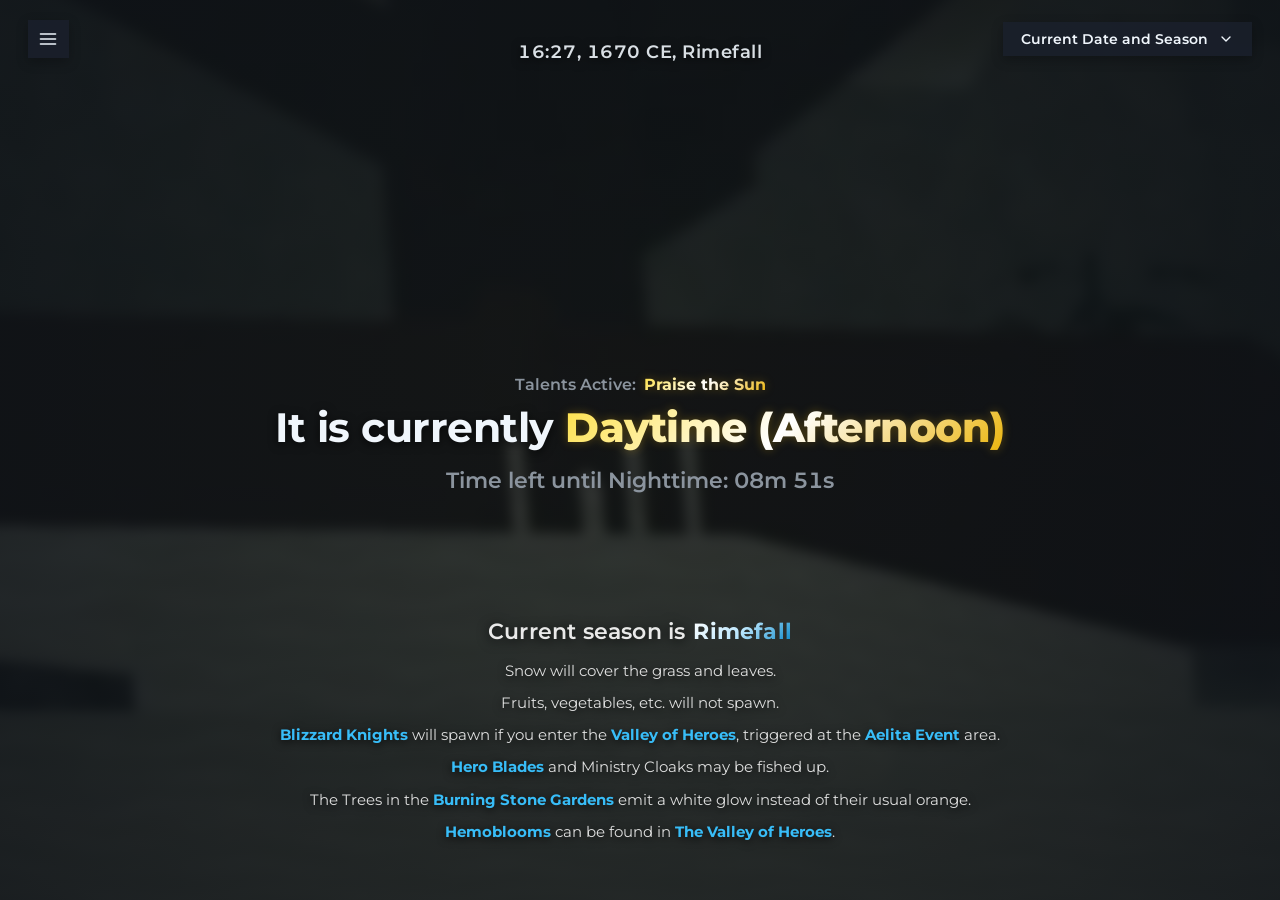
==== pages/date-seasons/index.html @ c1d99ccb "Pytesseract genuinely sucks moving over to PaddleOCR, added date-seasons page, cloudflare middleman " ====
<!DOCTYPE html>
<html lang="en">
<head>
  <meta charset="UTF-8">
  <base href="../../">
  <title>Redirecting...</title>
  <script>
    sessionStorage.setItem('redirect_path', window.location.pathname);
    window.location.replace('./');
  </script>
</head>
<body>
</body>
</html>
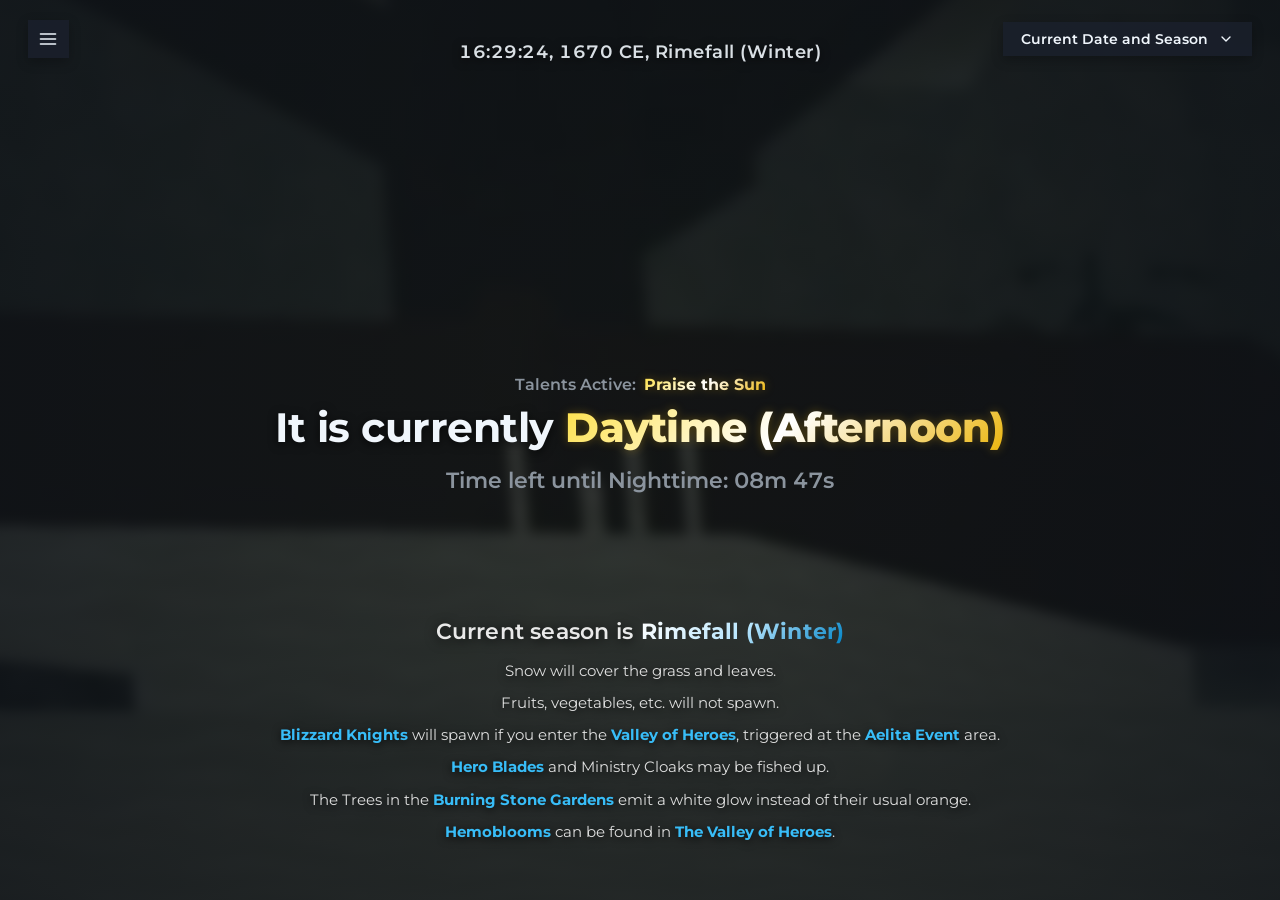
==== commit 87b75286: "getting started on traan history, fixing audio issues, polishing OCR script, more jsons" ====
--- a/pages/date-seasons/index.html
+++ b/pages/date-seasons/index.html
@@ -1,5 +1,6 @@
 <!DOCTYPE html>
 <html lang="en">
+
 <head>
   <meta charset="UTF-8">
   <base href="../../">
@@ -9,6 +10,8 @@
     window.location.replace('./');
   </script>
 </head>
+
 <body>
 </body>
-</html>
+
+</html>
